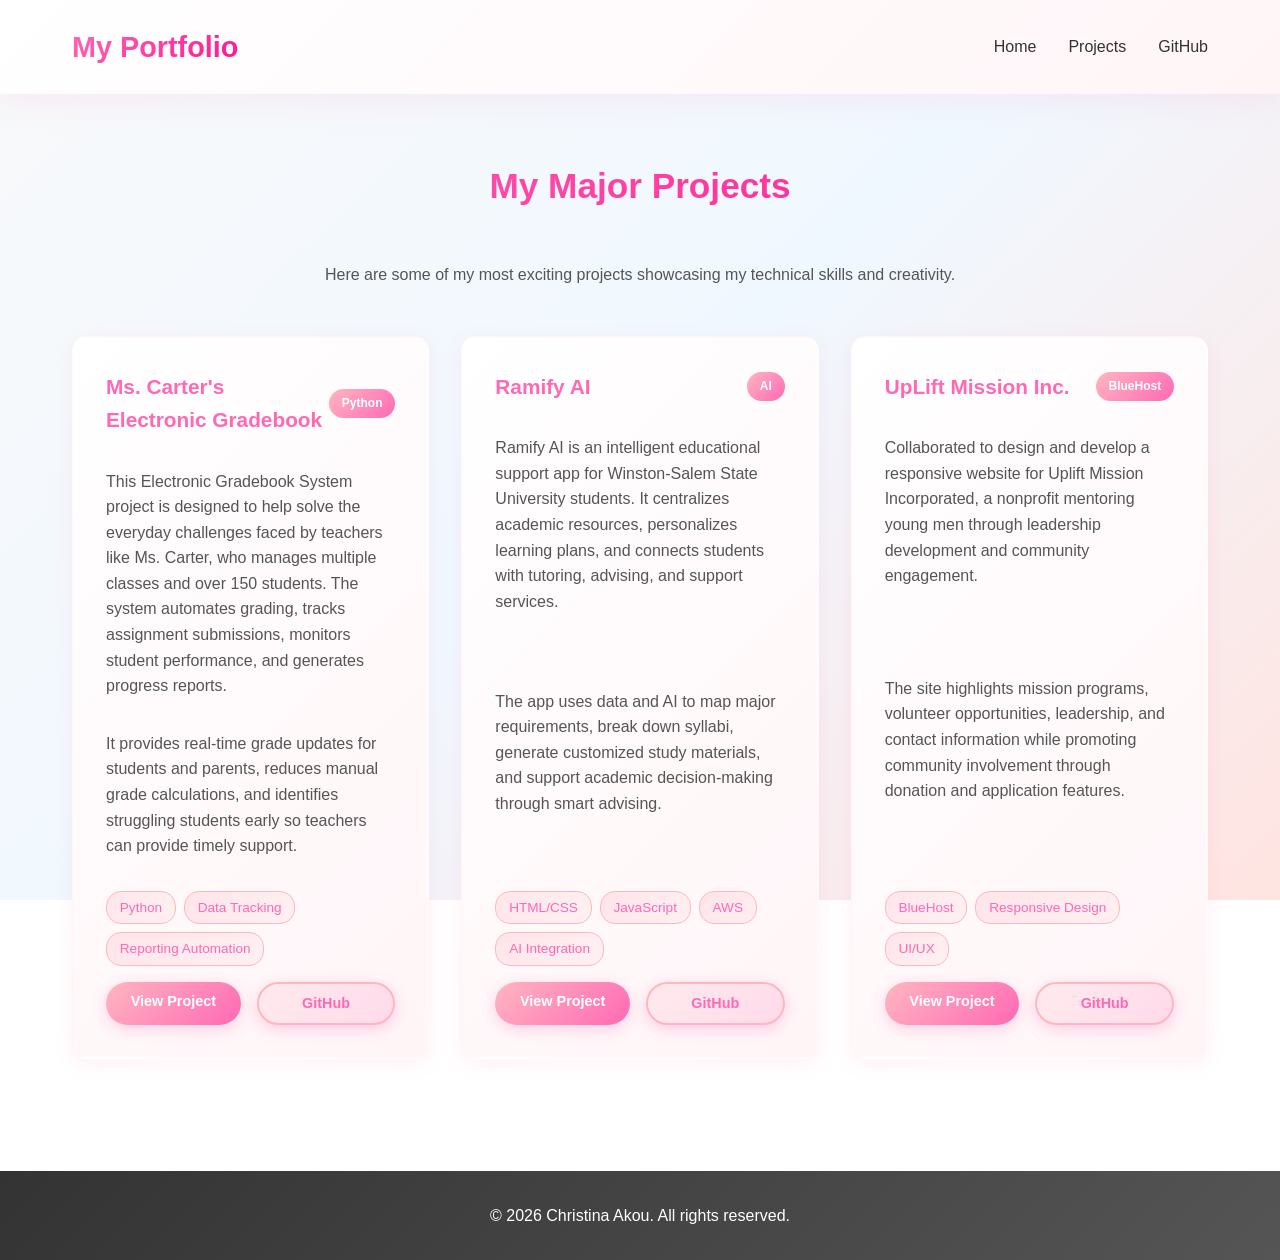
==== projects.html @ bddcc6c4 "Initial portfolio upload" ====
<!DOCTYPE html>
<html lang="en">
<head>
    <meta charset="UTF-8">
    <meta name="viewport" content="width=device-width, initial-scale=1.0">
    <title>Projects - Christina Akou</title>
    <link rel="stylesheet" href="styles.css">
</head>
<body>
    <header>
        <nav>
            <h1>My Portfolio</h1>
            <button class="nav-toggle" aria-label="Toggle navigation" aria-expanded="false">
                <span></span>
                <span></span>
                <span></span>
            </button>
            <ul class="nav-links">
                <li><a href="index.html">Home</a></li>
                <li><a href="#projects">Projects</a></li>
                <li><a href="https://github.com/somisschristy" target="_blank">GitHub</a></li>
            </ul>
        </nav>
    </header>

    <section id="projects">
        <h2>My Major Projects</h2>
        <p style="text-align: center; margin-bottom: 3rem; color: #555;">
            Here are some of my most exciting projects showcasing my technical skills and creativity.
        </p>
        <div class="projects-grid">
            <div class="project-card">
                <div class="project-header">
                    <h3>Ms. Carter's Electronic Gradebook</h3>
                    <span class="project-badge">Python</span>
                </div>
                <p>This Electronic Gradebook System project is designed to help solve the everyday challenges faced by teachers like Ms. Carter, who manages multiple classes and over 150 students. The system automates grading, tracks assignment submissions, monitors student performance, and generates progress reports.</p>
                <p>It provides real-time grade updates for students and parents, reduces manual grade calculations, and identifies struggling students early so teachers can provide timely support.</p>
                <div class="tech-stack">
                    <span class="tech-tag">Python</span>
                    <span class="tech-tag">Data Tracking</span>
                    <span class="tech-tag">Reporting Automation</span>
                </div>
                <div class="project-links">
                    <a href="#" class="btn btn-small">View Project</a>
                    <a href="#" class="btn btn-small btn-secondary">GitHub</a>
                </div>
            </div>
            <div class="project-card">
                <div class="project-header">
                    <h3>Ramify AI</h3>
                    <span class="project-badge">AI</span>
                </div>
                <p>Ramify AI is an intelligent educational support app for Winston-Salem State University students. It centralizes academic resources, personalizes learning plans, and connects students with tutoring, advising, and support services.</p>
                <p>The app uses data and AI to map major requirements, break down syllabi, generate customized study materials, and support academic decision-making through smart advising.</p>
                <div class="tech-stack">
                    <span class="tech-tag">HTML/CSS</span>
                    <span class="tech-tag">JavaScript</span>
                    <span class="tech-tag">AWS</span>
                    <span class="tech-tag">AI Integration</span>
                </div>
                <div class="project-links">
                    <a href="#" class="btn btn-small">View Project</a>
                    <a href="#" class="btn btn-small btn-secondary">GitHub</a>
                </div>
            </div>
            <div class="project-card">
                <div class="project-header">
                    <h3>UpLift Mission Inc.</h3>
                    <span class="project-badge">BlueHost</span>
                </div>
                <p>Collaborated to design and develop a responsive website for Uplift Mission Incorporated, a nonprofit mentoring young men through leadership development and community engagement.</p>
                <p>The site highlights mission programs, volunteer opportunities, leadership, and contact information while promoting community involvement through donation and application features.</p>
                <div class="tech-stack">
                    <span class="tech-tag">BlueHost</span>
                    <span class="tech-tag">Responsive Design</span>
                    <span class="tech-tag">UI/UX</span>
                </div>
                <div class="project-links">
                    <a href="https://upliftmissioninc.com/" class="btn btn-small" target="_blank">View Project</a>
                    <a href="https://github.com/somisschristy" class="btn btn-small btn-secondary" target="_blank">GitHub</a>
                    
                </div>
            </div>
        </div>
    </section>

    <footer>
        <p>&copy; 2026 Christina Akou. All rights reserved.</p>
    </footer>

    <script src="script.js"></script>
</body>
</html>
---- styles.css ----
/* General Styles */
:root {
    --primary-pink: #FFB6C1;
    --accent-pink: #FF69B4;
    --light-pink: #FFC0CB;
    --pale-pink: #FFE4E1;
    --dark-pink: #FF1493;
    --white: #fff;
    --light-gray: #f8f9fa;
    --dark-text: #333;
}

* {
    margin: 0;
    padding: 0;
    box-sizing: border-box;
}

body {
    font-family: 'Segoe UI', Tahoma, Geneva, Verdana, sans-serif;
    line-height: 1.6;
    color: var(--dark-text);
    background: linear-gradient(135deg, var(--light-gray) 0%, #f0f8ff 50%, var(--pale-pink) 100%);
    background-attachment: fixed;
}

/* Header & Navigation */
header {
    background: linear-gradient(135deg, var(--white) 0%, #fff5f7 100%);
    padding: 1.5rem 0;
    box-shadow: 0 8px 32px rgba(255, 105, 180, 0.1);
    position: sticky;
    top: 0;
    z-index: 100;
}

nav {
    display: flex;
    justify-content: space-between;
    align-items: center;
    max-width: 1200px;
    margin: 0 auto;
    padding: 0 2rem;
}

nav h1 {
    background: linear-gradient(135deg, var(--accent-pink), var(--dark-pink));
    -webkit-background-clip: text;
    -webkit-text-fill-color: transparent;
    background-clip: text;
    font-size: 1.8rem;
    animation: slideInLeft 0.6s ease-out;
}

nav ul {
    list-style: none;
    display: flex;
    gap: 2rem;
}

nav a {
    text-decoration: none;
    color: var(--dark-text);
    font-weight: 500;
    position: relative;
    transition: color 0.3s;
}

nav a::after {
    content: '';
    position: absolute;
    bottom: -5px;
    left: 0;
    width: 0;
    height: 2px;
    background: linear-gradient(90deg, var(--primary-pink), var(--accent-pink));
    transition: width 0.3s ease;
}

nav a:hover::after {
    width: 100%;
}

nav a:hover {
    color: var(--accent-pink);
}

.nav-toggle {
    display: none;
    background: transparent;
    border: none;
    cursor: pointer;
    flex-direction: column;
    justify-content: space-between;
    height: 24px;
    width: 30px;
    padding: 0;
}

.nav-toggle span {
    display: block;
    height: 3px;
    width: 100%;
    background: var(--dark-text);
    border-radius: 3px;
    transition: transform 0.3s ease, opacity 0.3s ease;
}

nav.open .nav-toggle span:nth-child(1) {
    transform: translateY(9px) rotate(45deg);
}

nav.open .nav-toggle span:nth-child(2) {
    opacity: 0;
}

nav.open .nav-toggle span:nth-child(3) {
    transform: translateY(-9px) rotate(-45deg);
}

.nav-links {
    display: flex;
    gap: 2rem;
}

nav.open .nav-links {
    display: flex;
}

/* Hero Section */
#hero {
    display: flex;
    align-items: center;
    gap: 3rem;
    padding: 4rem 2rem;
    max-width: 1200px;
    margin: 0 auto;
    animation: fadeInUp 0.8s ease-out;
}

.hero-content {
    flex: 1;
}

.hero-content h2 {
    font-size: 2.5rem;
    background: linear-gradient(135deg, var(--accent-pink), var(--dark-pink));
    -webkit-background-clip: text;
    -webkit-text-fill-color: transparent;
    background-clip: text;
    margin-bottom: 1rem;
    animation: slideInLeft 0.8s ease-out 0.2s backwards;
}

.hero-content p {
    font-size: 1.1rem;
    color: #555;
    margin-bottom: 1.5rem;
    animation: slideInLeft 0.8s ease-out 0.4s backwards;
}

.btn {
    display: inline-block;
    padding: 0.75rem 1.5rem;
    background: linear-gradient(135deg, var(--primary-pink), var(--accent-pink));
    color: white;
    text-decoration: none;
    border-radius: 50px;
    font-weight: bold;
    transition: all 0.3s ease;
    border: none;
    cursor: pointer;
    box-shadow: 0 4px 15px rgba(255, 105, 180, 0.3);
    position: relative;
    overflow: hidden;
}

.btn::before {
    content: '';
    position: absolute;
    top: 0;
    left: -100%;
    width: 100%;
    height: 100%;
    background: rgba(255, 255, 255, 0.2);
    transition: left 0.3s ease;
}

.btn:hover::before {
    left: 100%;
}

.btn:hover {
    transform: translateY(-3px);
    box-shadow: 0 6px 20px rgba(255, 105, 180, 0.5);
}

.btn:active {
    transform: translateY(-1px);
}

.btn-primary {
    background: linear-gradient(135deg, var(--primary-pink), var(--accent-pink));
}

.btn-secondary {
    background: linear-gradient(135deg, rgba(255, 182, 193, 0.2), rgba(255, 105, 180, 0.2));
    color: var(--accent-pink);
    border: 2px solid var(--primary-pink);
}

.btn-secondary:hover {
    background: linear-gradient(135deg, var(--primary-pink), var(--accent-pink));
    color: white;
    transform: translateY(-3px);
    box-shadow: 0 6px 20px rgba(255, 105, 180, 0.5);
}

.hero-image {
    flex: 1;
    text-align: center;
}

#profile-img {
    width: 250px;
    height: 250px;
    border-radius: 50%;
    object-fit: cover;
    border: 5px solid var(--primary-pink);
    box-shadow: 0 10px 40px rgba(255, 105, 180, 0.3);
    transition: all 0.3s ease;
    animation: slideInRight 0.8s ease-out;
}

#profile-img:hover {
    transform: scale(1.05) rotate(5deg);
    box-shadow: 0 15px 50px rgba(255, 105, 180, 0.5);
}

/* Sections */
section {
    padding: 4rem 2rem;
    max-width: 1200px;
    margin: 0 auto;
}

section h2 {
    font-size: 2.2rem;
    text-align: center;
    margin-bottom: 3rem;
    background: linear-gradient(135deg, var(--accent-pink), var(--dark-pink));
    -webkit-background-clip: text;
    -webkit-text-fill-color: transparent;
    background-clip: text;
    animation: fadeIn 0.8s ease-out;
}

/* About Section */
#about {
    background: linear-gradient(135deg, rgba(255, 255, 255, 0.9), rgba(255, 224, 225, 0.3));
    border-radius: 15px;
    backdrop-filter: blur(10px);
}

.about-container p {
    font-size: 1.05rem;
    line-height: 1.8;
    margin-bottom: 1.5rem;
    color: #444;
    animation: fadeInUp 0.8s ease-out;
}

/* Skills Section */
#skills {
    background: linear-gradient(to bottom, transparent, rgba(255, 192, 203, 0.1));
}

.skills-grid {
    display: grid;
    grid-template-columns: repeat(auto-fit, minmax(200px, 1fr));
    gap: 2rem;
}

.skill-card {
    background: linear-gradient(135deg, var(--white) 0%, #fff5f7 100%);
    padding: 2rem;
    border-radius: 15px;
    box-shadow: 0 5px 20px rgba(255, 105, 180, 0.1);
    text-align: center;
    transition: all 0.3s ease;
    border: 2px solid transparent;
    animation: slideUp 0.6s ease-out;
}

.skill-card:nth-child(1) { animation-delay: 0.05s; }
.skill-card:nth-child(2) { animation-delay: 0.1s; }
.skill-card:nth-child(3) { animation-delay: 0.15s; }
.skill-card:nth-child(4) { animation-delay: 0.2s; }
.skill-card:nth-child(5) { animation-delay: 0.25s; }
.skill-card:nth-child(6) { animation-delay: 0.3s; }
.skill-card:nth-child(7) { animation-delay: 0.35s; }
.skill-card:nth-child(8) { animation-delay: 0.4s; }
.skill-card:nth-child(9) { animation-delay: 0.45s; }
.skill-card:nth-child(10) { animation-delay: 0.5s; }
.skill-card:nth-child(11) { animation-delay: 0.55s; }
.skill-card:nth-child(12) { animation-delay: 0.6s; }

.skill-card:hover {
    transform: translateY(-10px);
    box-shadow: 0 15px 40px rgba(255, 105, 180, 0.3);
    border-color: var(--primary-pink);
    background: linear-gradient(135deg, var(--pale-pink), #fff0f5);
}

.skill-icon {
    font-size: 2.5rem;
    margin-bottom: 1rem;
    display: block;
    animation: bounce 2s infinite;
}

.skill-card:nth-child(1) .skill-icon { animation-delay: 0s; }
.skill-card:nth-child(2) .skill-icon { animation-delay: 0.1s; }
.skill-card:nth-child(3) .skill-icon { animation-delay: 0.2s; }

.skill {
    font-weight: 600;
    color: var(--accent-pink);
    font-size: 1rem;
}

/* Resume Section */
#resume {
    background: linear-gradient(135deg, rgba(255, 182, 193, 0.1), rgba(255, 224, 225, 0.2));
    border-radius: 15px;
}

#resume p {
    text-align: center;
    margin-bottom: 1rem;
}

#resume .btn {
    display: inline-block;
    margin: 0 auto;
}

#resume {
    text-align: center;
}

/* Contact Section */
#contact {
    background: linear-gradient(135deg, rgba(255, 192, 203, 0.15), rgba(255, 182, 193, 0.15));
    border-radius: 15px;
}

.contact-container {
    display: grid;
    grid-template-columns: 1fr 1fr;
    gap: 3rem;
}

.contact-info, .contact-form-container {
    animation: fadeInUp 0.8s ease-out;
}

.contact-info h3, .contact-form-container h3 {
    color: var(--accent-pink);
    margin-bottom: 2rem;
    font-size: 1.4rem;
}

.contact-item {
    display: flex;
    gap: 1.5rem;
    margin-bottom: 2rem;
    padding: 1.5rem;
    background: linear-gradient(135deg, rgba(255, 255, 255, 0.8), rgba(255, 240, 245, 0.8));
    border-radius: 10px;
    transition: all 0.3s ease;
    border-left: 4px solid var(--primary-pink);
}

.contact-item:hover {
    transform: translateX(5px);
    box-shadow: 0 5px 20px rgba(255, 105, 180, 0.2);
    background: linear-gradient(135deg, rgba(255, 255, 255, 0.95), rgba(255, 224, 225, 0.8));
    border-left-color: var(--accent-pink);
}

.contact-icon {
    font-size: 1.8rem;
    min-width: 40px;
}

.contact-item p {
    margin: 0.5rem 0;
}

.contact-item p strong {
    color: var(--accent-pink);
}

.contact-item a {
    color: var(--accent-pink);
    text-decoration: none;
    font-weight: 600;
    transition: all 0.3s ease;
}

.contact-item a:hover {
    color: var(--dark-pink);
    text-decoration: underline;
}

/* Contact Form */
.contact-form {
    display: flex;
    flex-direction: column;
    gap: 1.5rem;
}

.form-group {
    display: flex;
    flex-direction: column;
}

.form-group label {
    color: var(--accent-pink);
    font-weight: 600;
    margin-bottom: 0.5rem;
}

.form-group input,
.form-group textarea {
    padding: 0.75rem;
    border: 2px solid var(--primary-pink);
    border-radius: 8px;
    font-family: inherit;
    font-size: 1rem;
    transition: all 0.3s ease;
    background: rgba(255, 255, 255, 0.9);
}

.form-group input:focus,
.form-group textarea:focus {
    outline: none;
    border-color: var(--accent-pink);
    box-shadow: 0 0 10px rgba(255, 105, 180, 0.3);
    background: white;
    transform: scale(1.02);
}

.form-group textarea {
    resize: vertical;
    min-height: 150px;
}

.contact-form .btn {
    margin-top: 1rem;
    width: 100%;
}

.form-message {
    text-align: center;
    padding: 1rem;
    border-radius: 8px;
    display: none;
}

.form-message.success {
    display: block;
    background-color: #d4edda;
    color: #155724;
    border: 1px solid #c3e6cb;
}

.form-message.error {
    display: block;
    background-color: #f8d7da;
    color: #721c24;
    border: 1px solid #f5c6cb;
}

/* Projects */
.projects-grid {
    display: grid;
    grid-template-columns: repeat(auto-fit, minmax(300px, 1fr));
    gap: 2rem;
}

.project-card {
    background: linear-gradient(135deg, var(--white) 0%, #fff5f7 100%);
    padding: 2rem;
    border-radius: 15px;
    box-shadow: 0 5px 20px rgba(255, 105, 180, 0.1);
    transition: all 0.3s ease;
    border: 2px solid transparent;
    animation: slideUp 0.6s ease-out;
    display: flex;
    flex-direction: column;
}

.project-card:nth-child(1) { animation-delay: 0.1s; }
.project-card:nth-child(2) { animation-delay: 0.2s; }
.project-card:nth-child(3) { animation-delay: 0.3s; }

.project-card:hover {
    transform: translateY(-15px);
    box-shadow: 0 20px 50px rgba(255, 105, 180, 0.25);
    border-color: var(--primary-pink);
    background: linear-gradient(135deg, var(--pale-pink), #fff0f5);
}

.project-header {
    display: flex;
    justify-content: space-between;
    align-items: center;
    margin-bottom: 1rem;
}

.project-header h3 {
    color: var(--accent-pink);
    margin: 0;
    font-size: 1.3rem;
}

.project-badge {
    background: linear-gradient(135deg, var(--primary-pink), var(--accent-pink));
    color: white;
    padding: 0.3rem 0.8rem;
    border-radius: 20px;
    font-size: 0.75rem;
    font-weight: bold;
    animation: pulse 2s infinite;
}

.project-image-placeholder {
    font-size: 3rem;
    text-align: center;
    margin: 1rem 0;
    transition: transform 0.3s ease;
}

.project-card:hover .project-image-placeholder {
    transform: scale(1.1) rotate(5deg);
}

.project-card p {
    color: #555;
    margin: 1rem 0;
    flex-grow: 1;
}

.tech-stack {
    display: flex;
    flex-wrap: wrap;
    gap: 0.5rem;
    margin: 1rem 0;
}

.tech-tag {
    background: linear-gradient(135deg, rgba(255, 182, 193, 0.3), rgba(255, 224, 225, 0.3));
    color: var(--accent-pink);
    padding: 0.3rem 0.8rem;
    border-radius: 15px;
    font-size: 0.85rem;
    font-weight: 500;
    border: 1px solid var(--primary-pink);
    transition: all 0.3s ease;
}

.tech-tag:hover {
    background: linear-gradient(135deg, rgba(255, 182, 193, 0.5), rgba(255, 224, 225, 0.5));
    transform: scale(1.05);
}

.project-links {
    display: flex;
    gap: 1rem;
    margin-top: auto;
}

.btn-small {
    padding: 0.5rem 1rem;
    font-size: 0.9rem;
    flex: 1;
    text-align: center;
}

.btn-secondary {
    background: linear-gradient(135deg, rgba(255, 182, 193, 0.2), rgba(255, 105, 180, 0.2));
    color: var(--accent-pink);
    border: 2px solid var(--primary-pink);
}

.btn-secondary:hover {
    background: linear-gradient(135deg, var(--primary-pink), var(--accent-pink));
    color: white;
    transform: translateY(-2px);
}

/* Footer */
footer {
    text-align: center;
    padding: 2rem;
    background: linear-gradient(135deg, #333, #555);
    color: white;
    margin-top: 3rem;
}

footer p {
    margin: 0;
}

/* Animations */
@keyframes fadeIn {
    from {
        opacity: 0;
    }
    to {
        opacity: 1;
    }
}

@keyframes fadeInUp {
    from {
        opacity: 0;
        transform: translateY(30px);
    }
    to {
        opacity: 1;
        transform: translateY(0);
    }
}

@keyframes slideInLeft {
    from {
        opacity: 0;
        transform: translateX(-50px);
    }
    to {
        opacity: 1;
        transform: translateX(0);
    }
}

@keyframes slideInRight {
    from {
        opacity: 0;
        transform: translateX(50px);
    }
    to {
        opacity: 1;
        transform: translateX(0);
    }
}

@keyframes slideUp {
    from {
        opacity: 0;
        transform: translateY(20px);
    }
    to {
        opacity: 1;
        transform: translateY(0);
    }
}

@keyframes bounce {
    0%, 100% {
        transform: translateY(0);
    }
    50% {
        transform: translateY(-10px);
    }
}

@keyframes pulse {
    0%, 100% {
        opacity: 1;
    }
    50% {
        opacity: 0.7;
    }
}

/* Scroll animations */
.scroll-animate {
    opacity: 0;
    transform: translateY(30px);
    transition: opacity 0.6s ease, transform 0.6s ease;
}

.scroll-animate.visible {
    opacity: 1;
    transform: translateY(0);
}

/* Resume Page Styles */
#resume-hero {
    background: linear-gradient(135deg, rgba(255, 182, 193, 0.2), rgba(255, 224, 225, 0.3));
    text-align: center;
    padding: 3rem 2rem;
    border-radius: 15px;
    margin: 3rem auto;
    max-width: 1200px;
}

#resume-hero h2 {
    font-size: 2.5rem;
    margin-bottom: 0.5rem;
}

#resume-hero p {
    font-size: 1.1rem;
    color: #666;
    margin-bottom: 2rem;
}

.resume-actions {
    display: flex;
    gap: 1rem;
    justify-content: center;
    flex-wrap: wrap;
}

.resume-actions .btn {
    min-width: 200px;
}

/* Modal Styles */
.modal {
    display: none;
    position: fixed;
    z-index: 1000;
    left: 0;
    top: 0;
    width: 100%;
    height: 100%;
    background-color: rgba(0, 0, 0, 0.5);
    animation: fadeIn 0.3s ease;
}

.modal-content {
    background-color: white;
    margin: 2% auto;
    padding: 0;
    border-radius: 10px;
    width: 90%;
    max-width: 1000px;
    height: 80vh;
    box-shadow: 0 10px 50px rgba(255, 105, 180, 0.3);
    position: relative;
    display: flex;
    flex-direction: column;
}

.close {
    position: absolute;
    right: 20px;
    top: 10px;
    font-size: 2rem;
    font-weight: bold;
    color: var(--dark-pink);
    cursor: pointer;
    z-index: 1001;
    background: white;
    width: 40px;
    height: 40px;
    display: flex;
    align-items: center;
    justify-content: center;
    border-radius: 50%;
    transition: all 0.3s ease;
}

.close:hover {
    background: var(--pale-pink);
    transform: scale(1.1);
}

#pdf-viewer {
    width: 100%;
    height: 100%;
    border: none;
    border-radius: 10px;
}

/* Education Section */
#education {
    background: linear-gradient(to bottom, transparent, rgba(255, 192, 203, 0.05));
}

.education-item {
    background: linear-gradient(135deg, rgba(255, 255, 255, 0.9), rgba(255, 240, 245, 0.8));
    padding: 2rem;
    margin-bottom: 2rem;
    border-radius: 12px;
    border-left: 5px solid var(--primary-pink);
    box-shadow: 0 5px 20px rgba(255, 105, 180, 0.1);
    animation: slideUp 0.6s ease-out;
    transition: all 0.3s ease;
}

.education-item:hover {
    transform: translateX(5px);
    box-shadow: 0 8px 25px rgba(255, 105, 180, 0.2);
    border-left-color: var(--accent-pink);
}

.education-header {
    display: flex;
    justify-content: space-between;
    align-items: center;
    margin-bottom: 0.5rem;
    flex-wrap: wrap;
    gap: 1rem;
}

.education-header h3 {
    color: var(--accent-pink);
    margin: 0;
    font-size: 1.3rem;
}

.institution {
    color: var(--accent-pink);
    font-weight: 600;
    margin: 0.5rem 0;
    font-size: 1.05rem;
}

.description {
    color: #555;
    line-height: 1.7;
    margin: 1rem 0;
}

/* Experience Section */
#experience {
    background: linear-gradient(to bottom, transparent, rgba(255, 192, 203, 0.05));
}

.experience-item {
    background: linear-gradient(135deg, rgba(255, 255, 255, 0.9), rgba(255, 240, 245, 0.8));
    padding: 2rem;
    margin-bottom: 2rem;
    border-radius: 12px;
    border-left: 5px solid var(--primary-pink);
    box-shadow: 0 5px 20px rgba(255, 105, 180, 0.1);
    animation: slideUp 0.6s ease-out;
    transition: all 0.3s ease;
}

.experience-item:nth-child(1) { animation-delay: 0.1s; }
.experience-item:nth-child(2) { animation-delay: 0.2s; }

.experience-item:hover {
    transform: translateX(5px);
    box-shadow: 0 8px 25px rgba(255, 105, 180, 0.2);
    border-left-color: var(--accent-pink);
}

.experience-header {
    display: flex;
    justify-content: space-between;
    align-items: center;
    margin-bottom: 0.5rem;
    flex-wrap: wrap;
    gap: 1rem;
}

.experience-header h3 {
    color: var(--accent-pink);
    margin: 0;
    font-size: 1.3rem;
}

.company {
    color: #666;
    font-weight: 600;
    margin: 0.5rem 0;
    font-style: italic;
}

.achievement-list {
    list-style: none;
    margin: 1rem 0 0 0;
    padding: 0;
}

.achievement-list li {
    color: #555;
    padding: 0.5rem 0;
    padding-left: 1.5rem;
    position: relative;
}

.achievement-list li::before {
    content: '✓';
    position: absolute;
    left: 0;
    color: var(--accent-pink);
    font-weight: bold;
    font-size: 1.1rem;
}

/* Skills Section */
#skills-section {
    background: linear-gradient(to bottom, transparent, rgba(255, 192, 203, 0.05));
}

.skills-category {
    background: linear-gradient(135deg, rgba(255, 255, 255, 0.9), rgba(255, 240, 245, 0.8));
    padding: 1.5rem;
    margin-bottom: 1.5rem;
    border-radius: 12px;
    border-left: 5px solid var(--primary-pink);
    box-shadow: 0 5px 20px rgba(255, 105, 180, 0.1);
    animation: slideUp 0.6s ease-out;
    transition: all 0.3s ease;
}

.skills-category:hover {
    transform: translateX(5px);
    box-shadow: 0 8px 25px rgba(255, 105, 180, 0.2);
    border-left-color: var(--accent-pink);
}

.skills-category h3 {
    color: var(--accent-pink);
    margin-top: 0;
    margin-bottom: 1rem;
    font-size: 1.1rem;
}

.skills-list {
    display: flex;
    flex-wrap: wrap;
    gap: 0.8rem;
}

.skill-item {
    background: linear-gradient(135deg, var(--pale-pink), rgba(255, 224, 225, 0.6));
    color: var(--accent-pink);
    padding: 0.6rem 1rem;
    border-radius: 20px;
    font-size: 0.9rem;
    font-weight: 500;
    border: 1px solid var(--primary-pink);
    transition: all 0.3s ease;
}

.skill-item:hover {
    background: linear-gradient(135deg, var(--primary-pink), var(--light-pink));
    color: white;
    transform: scale(1.05);
    box-shadow: 0 4px 12px rgba(255, 105, 180, 0.3);
}

/* Highlights Section */
#highlights {
    background: linear-gradient(135deg, rgba(255, 182, 193, 0.1), rgba(255, 224, 225, 0.15));
    border-radius: 15px;
}

.highlights-grid {
    display: grid;
    grid-template-columns: repeat(auto-fit, minmax(250px, 1fr));
    gap: 2rem;
}

.highlight-card {
    background: linear-gradient(135deg, rgba(255, 255, 255, 0.9), rgba(255, 240, 245, 0.8));
    padding: 2rem;
    border-radius: 12px;
    text-align: center;
    box-shadow: 0 5px 20px rgba(255, 105, 180, 0.1);
    transition: all 0.3s ease;
    animation: slideUp 0.6s ease-out;
    border-top: 3px solid var(--primary-pink);
}

.highlight-card:nth-child(1) { animation-delay: 0.05s; }
.highlight-card:nth-child(2) { animation-delay: 0.1s; }
.highlight-card:nth-child(3) { animation-delay: 0.15s; }
.highlight-card:nth-child(4) { animation-delay: 0.2s; }
.highlight-card:nth-child(5) { animation-delay: 0.25s; }
.highlight-card:nth-child(6) { animation-delay: 0.3s; }

.highlight-card:hover {
    transform: translateY(-10px);
    box-shadow: 0 15px 40px rgba(255, 105, 180, 0.25);
    border-top-color: var(--accent-pink);
}

.highlight-icon {
    font-size: 2.5rem;
    margin-bottom: 1rem;
    display: block;
}

.highlight-card h3 {
    color: var(--accent-pink);
    margin-bottom: 0.5rem;
}

.highlight-card p {
    color: #555;
    font-size: 0.95rem;
    line-height: 1.6;
}

.resume-buttons {
    display: flex;
    gap: 1rem;
    justify-content: center;
    flex-wrap: wrap;
}

.resume-buttons .btn {
    min-width: 150px;
}

/* Responsive Design */
@media (max-width: 768px) {
    nav {
        flex-direction: row;
        justify-content: space-between;
        align-items: center;
        position: relative;
        gap: 0;
    }

    .nav-toggle {
        display: flex;
    }

    .nav-links {
        display: flex;
        position: absolute;
        top: 100%;
        left: 0;
        right: 0;
        flex-direction: column;
        gap: 1rem;
        width: 100%;
        background: rgba(255, 255, 255, 0.98);
        padding: 0 2rem;
        border-radius: 0 0 15px 15px;
        box-shadow: 0 10px 30px rgba(255, 105, 180, 0.15);
        max-height: 0;
        opacity: 0;
        overflow: hidden;
        transition: max-height 0.35s ease, opacity 0.35s ease, padding 0.35s ease;
    }

    nav.open .nav-links {
        max-height: 320px;
        opacity: 1;
        padding: 1rem 2rem 1.5rem;
    }

    .nav-links li {
        margin: 0;
    }

    .nav-links a {
        display: block;
        padding: 0.75rem 0;
    }

    #hero {
        flex-direction: column;
        text-align: center;
    }

    .hero-content h2 {
        font-size: 1.8rem;
    }

    #profile-img {
        width: 200px;
        height: 200px;
    }

    .contact-container {
        grid-template-columns: 1fr;
    }

    .skills-grid {
        grid-template-columns: repeat(auto-fit, minmax(150px, 1fr));
        gap: 1rem;
    }

    section {
        padding: 2rem 1rem;
    }

    section h2 {
        font-size: 1.6rem;
    }

    .education-header, .experience-header {
        flex-direction: column;
        align-items: flex-start;
    }

    .date {
        width: 100%;
    }

    .highlights-grid {
        grid-template-columns: 1fr;
    }

    .resume-actions {
        flex-direction: column;
    }

    .resume-actions .btn {
        width: 100%;
    }

    .modal-content {
        width: 95%;
        height: 90vh;
        margin: 5% auto;
    }
}
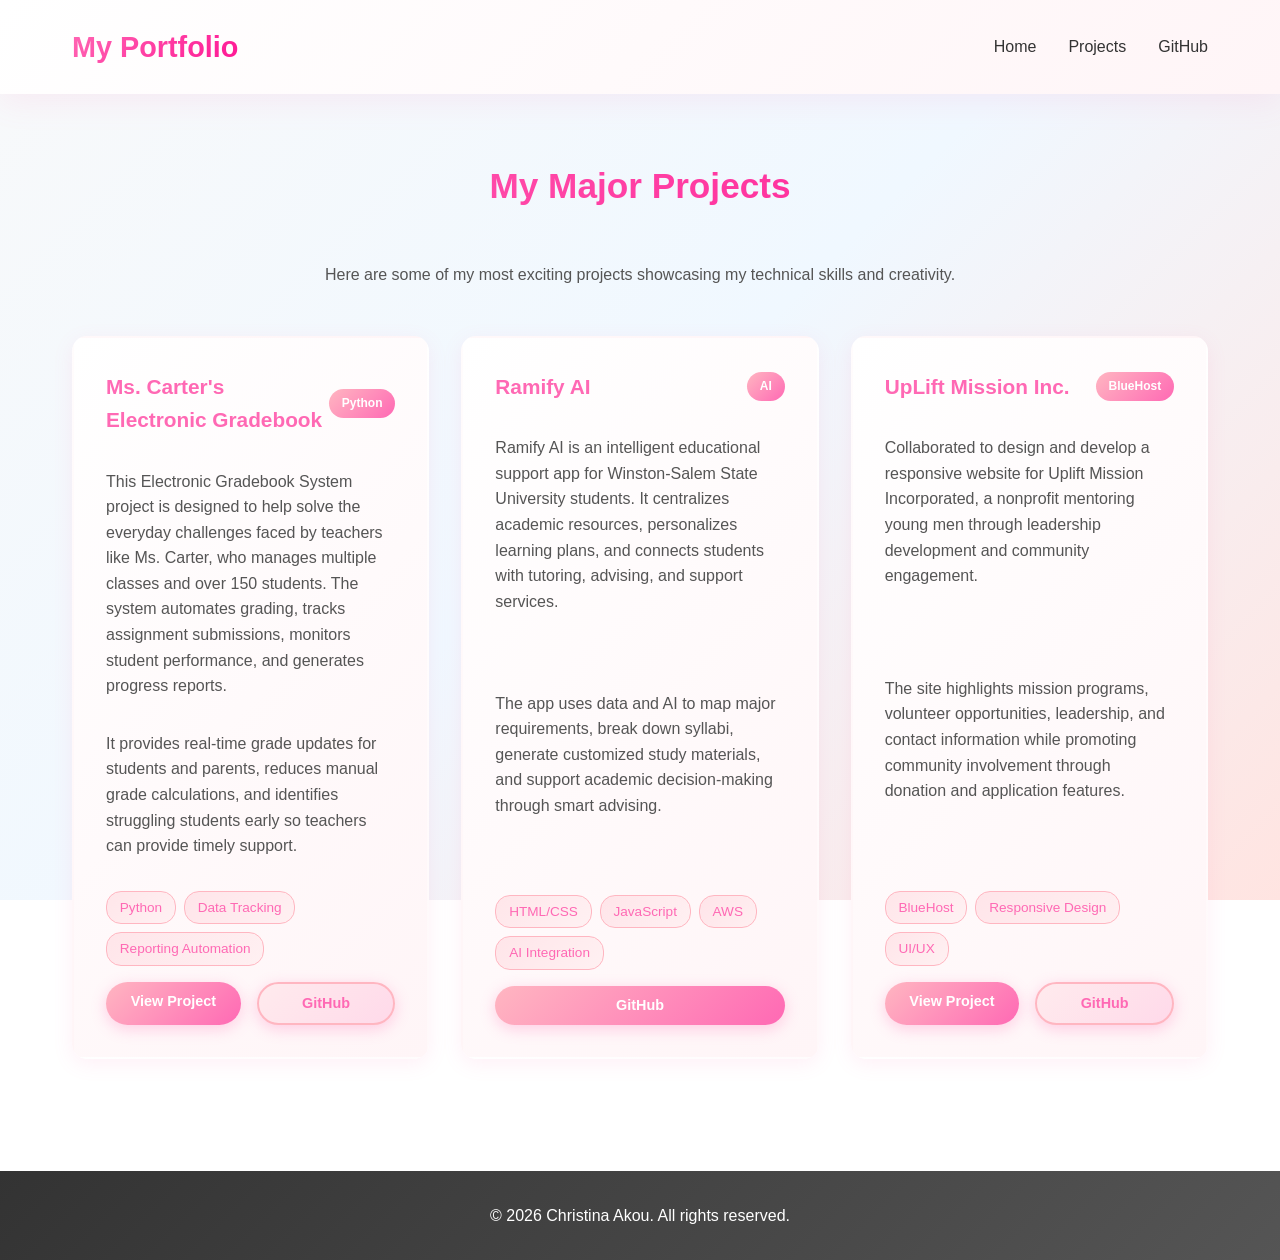
==== commit bde95790: "commit 2" ====
--- a/projects.html
+++ b/projects.html
@@ -60,8 +60,7 @@
                     <span class="tech-tag">AI Integration</span>
                 </div>
                 <div class="project-links">
-                    <a href="#" class="btn btn-small">View Project</a>
-                    <a href="#" class="btn btn-small btn-secondary">GitHub</a>
+                    <a href="https://github.com/n0di0/ramify-ai" class="btn btn-small" target="_blank">GitHub</a>
                 </div>
             </div>
             <div class="project-card">
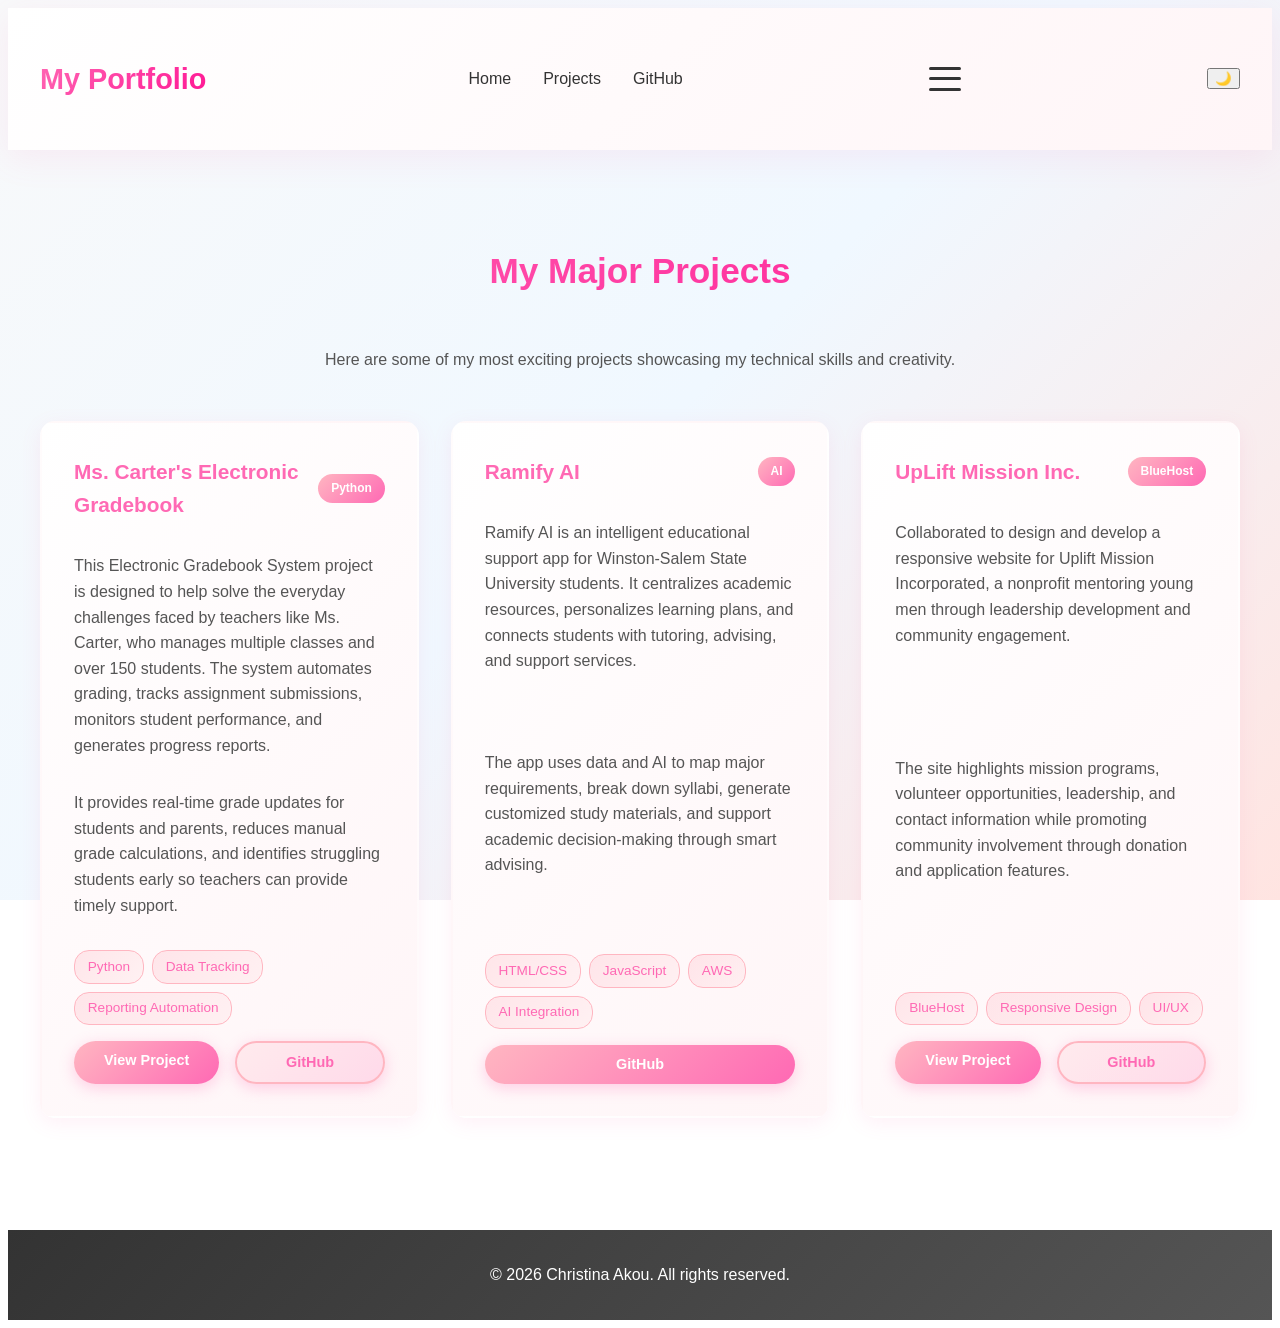
==== commit 45ec89cf: "commit 2" ====
--- a/projects.html
+++ b/projects.html
@@ -10,16 +10,17 @@
     <header>
         <nav>
             <h1>My Portfolio</h1>
+            <ul class="nav-links">
+                <li><a href="index.html">Home</a></li>
+                <li><a href="#projects">Projects</a></li>
+                <li><a href="https://github.com/somisschristy" target="_blank">GitHub</a></li>
+            </ul>
             <button class="nav-toggle" aria-label="Toggle navigation" aria-expanded="false">
                 <span></span>
                 <span></span>
                 <span></span>
             </button>
-            <ul class="nav-links">
-                <li><a href="index.html">Home</a></li>
-                <li><a href="#projects">Projects</a></li>
-                <li><a href="https://github.com/somisschristy" target="_blank">GitHub</a></li>
-            </ul>
+            <button id="theme-toggle" class="theme-toggle" aria-label="Toggle dark mode">🌙</button>
         </nav>
     </header>
 
--- a/styles.css
+++ b/styles.css
@@ -8,25 +8,27 @@
     --white: #fff;
     --light-gray: #f8f9fa;
     --dark-text: #333;
-}
-
-* {
-    margin: 0;
-    padding: 0;
-    box-sizing: border-box;
+    --body-bg: linear-gradient(135deg, var(--light-gray) 0%, #f0f8ff 50%, var(--pale-pink) 100%);
+    --header-bg: linear-gradient(135deg, var(--white) 0%, #fff5f7 100%);
+    --section-bg: rgba(255, 255, 255, 0.9);
+    --surface-bg: #fff5f7;
+    --card-bg: #ffffff;
+    --border-color: rgba(255, 182, 193, 0.4);
+    --text-color: var(--dark-text);
+    --muted-color: #555;
 }
 
 body {
     font-family: 'Segoe UI', Tahoma, Geneva, Verdana, sans-serif;
     line-height: 1.6;
-    color: var(--dark-text);
-    background: linear-gradient(135deg, var(--light-gray) 0%, #f0f8ff 50%, var(--pale-pink) 100%);
+    color: var(--text-color);
+    background: var(--body-bg);
     background-attachment: fixed;
 }
 
 /* Header & Navigation */
 header {
-    background: linear-gradient(135deg, var(--white) 0%, #fff5f7 100%);
+    background: var(--header-bg);
     padding: 1.5rem 0;
     box-shadow: 0 8px 32px rgba(255, 105, 180, 0.1);
     position: sticky;
@@ -49,21 +51,23 @@
     -webkit-text-fill-color: transparent;
     background-clip: text;
     font-size: 1.8rem;
-    animation: slideInLeft 0.6s ease-out;
 }
 
 nav ul {
     list-style: none;
     display: flex;
     gap: 2rem;
+    margin: 0;
+    padding: 0;
+    margin-left: 2rem;
 }
 
 nav a {
     text-decoration: none;
-    color: var(--dark-text);
+    color: var(--text-color);
     font-weight: 500;
     position: relative;
-    transition: color 0.3s;
+    transition: color 0.3s ease;
 }
 
 nav a::after {
@@ -85,24 +89,29 @@
     color: var(--accent-pink);
 }
 
+.theme-toggle,
 .nav-toggle {
-    display: none;
+    margin-left: 1rem;
+}
+
+.nav-toggle {
+    display: flex;
     background: transparent;
     border: none;
     cursor: pointer;
     flex-direction: column;
     justify-content: space-between;
+    width: 32px;
     height: 24px;
-    width: 30px;
     padding: 0;
 }
 
 .nav-toggle span {
     display: block;
+    width: 100%;
     height: 3px;
-    width: 100%;
+    border-radius: 2px;
     background: var(--dark-text);
-    border-radius: 3px;
     transition: transform 0.3s ease, opacity 0.3s ease;
 }
 
@@ -118,28 +127,194 @@
     transform: translateY(-9px) rotate(-45deg);
 }
 
-.nav-links {
-    display: flex;
-    gap: 2rem;
-}
-
-nav.open .nav-links {
-    display: flex;
-}
-
 /* Hero Section */
 #hero {
+    position: relative;
     display: flex;
     align-items: center;
     gap: 3rem;
-    padding: 4rem 2rem;
+    padding: 5rem 2rem;
+    min-height: 88vh;
     max-width: 1200px;
     margin: 0 auto;
     animation: fadeInUp 0.8s ease-out;
-}
-
-.hero-content {
-    flex: 1;
+    overflow: hidden;
+    background: radial-gradient(circle at top left, rgba(255, 182, 193, 0.18), transparent 28%),
+                radial-gradient(circle at 80% 20%, rgba(255, 105, 180, 0.16), transparent 22%),
+                linear-gradient(180deg, rgba(255, 248, 252, 0.95), rgba(255, 228, 236, 0.88));
+}
+
+.hero-background {
+    position: absolute;
+    inset: 0;
+    pointer-events: none;
+    overflow: hidden;
+}
+
+#hero-canvas {
+    width: 100%;
+    height: 100%;
+    display: block;
+}
+
+.hero-content h1 {
+    position: relative;
+    z-index: 1;
+    font-size: clamp(2.8rem, 5vw, 4.5rem);
+    line-height: 1.05;
+    margin-bottom: 1rem;
+    color: #2b0a24;
+    background: linear-gradient(135deg, var(--accent-pink), var(--dark-pink));
+    -webkit-background-clip: text;
+    -webkit-text-fill-color: transparent;
+    background-clip: text;
+    animation: heroTitlePop 1s ease forwards;
+}
+
+.hero-content p,
+.hero-content .btn {
+    position: relative;
+    z-index: 1;
+}
+
+@keyframes letterRise {
+    to {
+        opacity: 1;
+        transform: translateY(0) scale(1);
+    }
+}
+
+@keyframes subtitlePop {
+    from {
+        opacity: 0;
+        transform: translateY(20px);
+    }
+    to {
+        opacity: 1;
+        transform: translateY(0);
+    }
+}
+
+@keyframes textGlow {
+    0%, 100% {
+        text-shadow: 0 0 14px rgba(255, 182, 193, 0.7), 0 0 36px rgba(255, 105, 180, 0.25);
+    }
+    50% {
+        text-shadow: 0 0 32px rgba(255, 182, 193, 1), 0 0 60px rgba(255, 105, 180, 0.35);
+    }
+}
+
+@keyframes heroTitlePop {
+    0% {
+        transform: scale(0.95) translateY(20px);
+        opacity: 0;
+    }
+    100% {
+        transform: scale(1) translateY(0);
+        opacity: 1;
+    }
+}
+
+body.dark-mode {
+    --body-bg: linear-gradient(135deg, #0e1220 0%, #171d35 50%, #252942 100%);
+    --header-bg: rgba(15, 17, 32, 0.98);
+    --section-bg: rgba(18, 21, 37, 0.92);
+    --surface-bg: rgba(22, 26, 44, 0.95);
+    --card-bg: rgba(24, 28, 48, 0.98);
+    --border-color: rgba(255, 105, 180, 0.22);
+    --text-color: #f8f5ff;
+    --muted-color: #cbbfe3;
+}
+
+body.dark-mode header {
+    box-shadow: 0 8px 40px rgba(255, 105, 180, 0.14);
+}
+
+body.dark-mode nav a {
+    color: #f7f3ff;
+}
+
+body.dark-mode .theme-toggle {
+    background: rgba(36, 40, 62, 0.95);
+    color: #f9f6ff;
+    border-color: rgba(255, 105, 180, 0.35);
+}
+
+body.dark-mode .nav-toggle span {
+    background: #f7f3ff;
+}
+
+body.dark-mode .hero-content h1,
+body.dark-mode .hero-content h1 span {
+    color: #f8f5ff;
+    background: none;
+    -webkit-text-fill-color: #f8f5ff;
+}
+
+body.dark-mode .hero-content p {
+    color: var(--muted-color);
+}
+
+body.dark-mode #hero {
+    background: radial-gradient(circle at top left, rgba(255, 182, 193, 0.08), transparent 22%),
+                radial-gradient(circle at 80% 20%, rgba(255, 105, 180, 0.06), transparent 24%),
+                linear-gradient(180deg, rgba(12, 16, 34, 0.94), rgba(19, 24, 45, 0.98));
+}
+
+body.dark-mode section {
+    color: #ece6ff;
+    background: var(--section-bg);
+}
+
+body.dark-mode #about,
+body.dark-mode #resume,
+body.dark-mode #contact,
+body.dark-mode .skills-grid,
+body.dark-mode .projects-grid {
+    background: rgba(24, 28, 48, 0.95);
+}
+
+body.dark-mode .skill-card,
+body.dark-mode .contact-item,
+body.dark-mode .about-container,
+body.dark-mode .project-card,
+body.dark-mode .resume-hero-content,
+body.dark-mode .contact-form-container {
+    background: var(--card-bg);
+    border-color: var(--border-color);
+}
+
+body.dark-mode .contact-form input,
+body.dark-mode .contact-form textarea,
+body.dark-mode .form-group input,
+body.dark-mode .form-group textarea {
+    background: rgba(255, 255, 255, 0.08);
+    border-color: rgba(255, 105, 180, 0.24);
+    color: #f8f5ff;
+}
+
+body.dark-mode .contact-form input::placeholder,
+body.dark-mode .contact-form textarea::placeholder {
+    color: rgba(255, 255, 255, 0.6);
+}
+
+body.dark-mode .btn,
+body.dark-mode .btn-primary,
+body.dark-mode .btn-secondary {
+    color: #fff;
+}
+
+body.dark-mode .btn-primary {
+    background: linear-gradient(135deg, rgba(255, 182, 193, 0.9), rgba(255, 105, 180, 0.95));
+}
+
+body.dark-mode .btn-secondary {
+    background: linear-gradient(135deg, rgba(255, 182, 193, 0.16), rgba(255, 105, 180, 0.22));
+    border-color: rgba(255, 105, 180, 0.45);
+}
+
+body.dark-mode footer {
+    color: #d7c8f7;
 }
 
 .hero-content h2 {
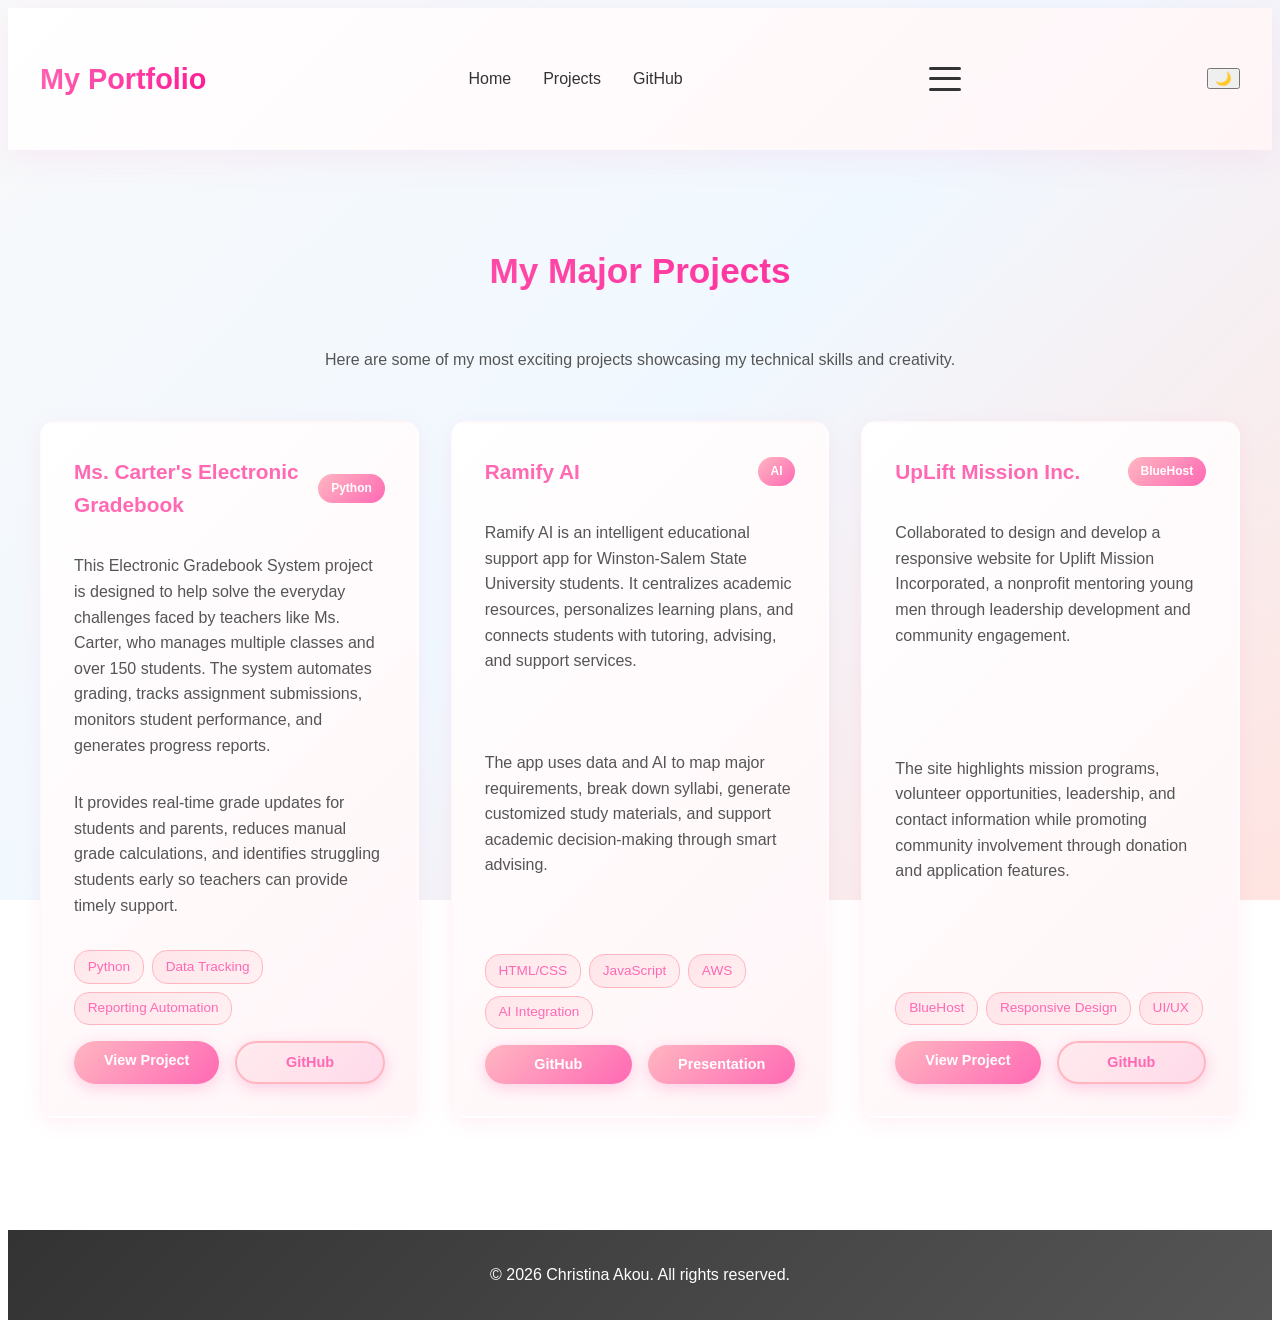
==== commit cfd875e0: "update" ====
--- a/projects.html
+++ b/projects.html
@@ -62,6 +62,7 @@
                 </div>
                 <div class="project-links">
                     <a href="https://github.com/n0di0/ramify-ai" class="btn btn-small" target="_blank">GitHub</a>
+                    <a href="https://ramswssuedu-my.sharepoint.com/:p:/r/personal/ebryant123_rams_wssu_edu/Documents/RamifyAI;%20Group1.pptx?d=w6950277d919142289a8744e559725837&csf=1&web=1&e=Pqk0HU" class="btn btn-small" target="_blank">Presentation</a>
                 </div>
             </div>
             <div class="project-card">
